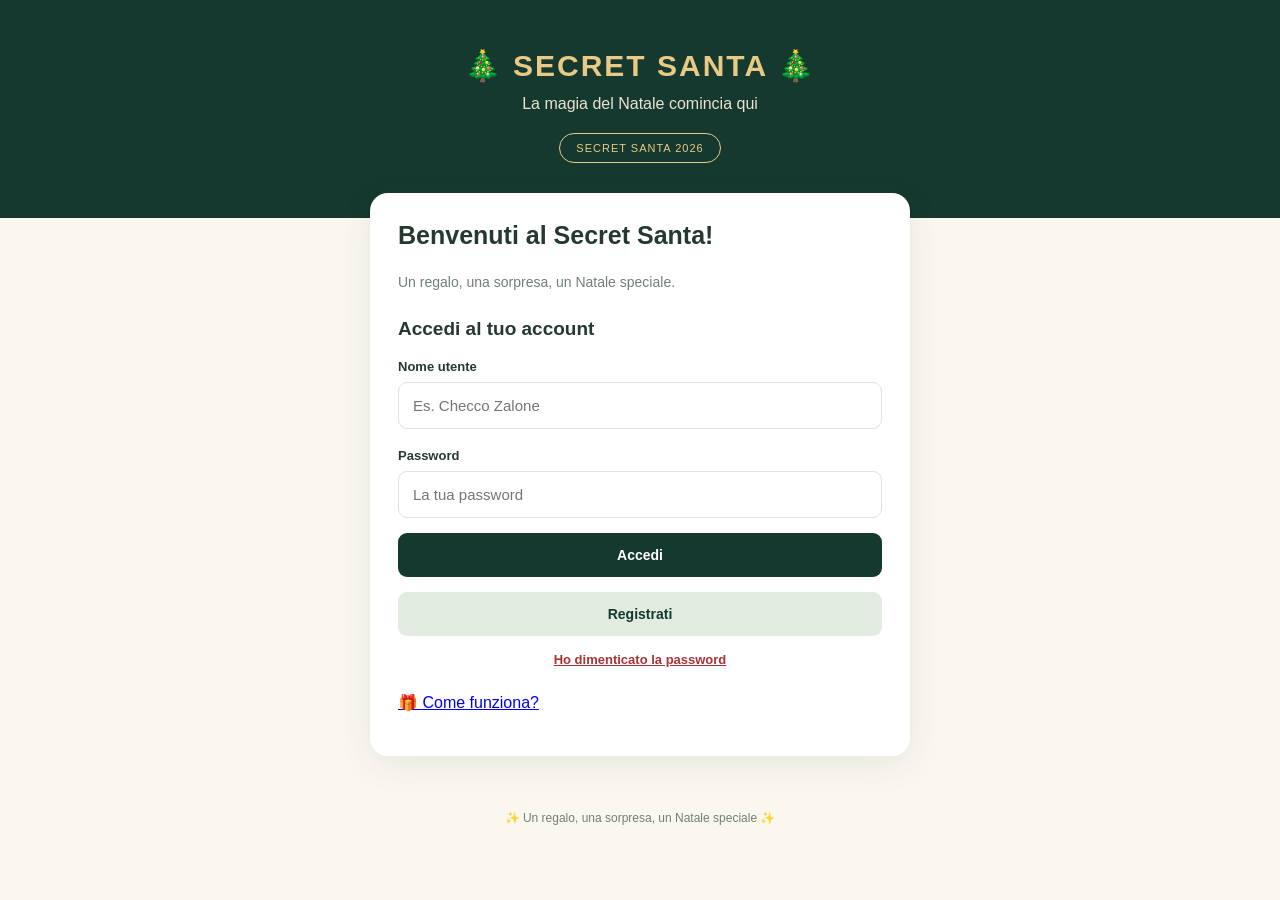
==== admin-wishlist.html @ 7f448878 "Add files via upload" ====
<!DOCTYPE html>
<html lang="it">
<head>
  <meta charset="UTF-8">
  <meta name="viewport" content="width=device-width, initial-scale=1">
  <meta name="theme-color" content="#15392e">
  <title>Modifica wishlist – Secret Santa 2026</title>
  <link rel="stylesheet" href="style.css">
  <style>
    .gift-edit {
      background: #fafaf7;
      border: 1px solid #e3e9df;
      border-radius: 12px;
      padding: 12px;
      margin-top: 10px;
    }
    .gift-edit input { margin-top: 0; margin-bottom: 8px; }
    .gift-edit .row-actions { display: flex; gap: 8px; }
    .gift-edit .row-actions button { margin-top: 0; padding: 8px; flex: 1; font-size: 13px; }
    .save-bar { position: sticky; bottom: 0; background: white; padding: 12px 0 4px; }
    .top-actions { display: flex; justify-content: space-between; gap: 10px; font-size: 14px; }
  </style>
</head>
<body>
  <header class="hero">
    <div class="brand">🎄 SECRET SANTA 🎄</div>
    <p>La magia del Natale comincia qui</p>
    <span class="status">AMMINISTRATORE</span>
  </header>

  <main class="container">
    <section class="panel">
      <div class="top-actions">
        <a href="admin.html" id="backLink">← Impostazioni</a>
      </div>

      <h1 id="title">Wishlist</h1>
      <p class="intro">
        Correggi i regali di questa persona. Le modifiche valgono solo dopo
        aver premuto "Salva". Se un regalo contiene più idee in un'unica riga,
        usa ✂️ per dividerlo (a ogni virgola, punto e virgola o a capo).
      </p>

      <div class="notice">
        ⚠️ Se cambi il nome o il link di un regalo già scelto da qualcuno,
        quella scelta viene annullata e il regalo torna disponibile.
      </div>

      <div id="giftList"></div>

      <button type="button" id="addGift" class="secondary">+ Aggiungi un regalo</button>

      <p id="message" aria-live="polite">Caricamento...</p>

      <div class="save-bar">
        <button type="button" id="saveButton" class="primary" disabled>Salva wishlist</button>
      </div>
    </section>
  </main>

  <footer>✨ Un regalo, una sorpresa, un Natale speciale ✨</footer>

  <script src="common.js?v=1"></script>
  <script>
    const MAX_GIFTS = 30;
    const participantId = new URLSearchParams(location.search).get("participant");

    const giftList = document.getElementById("giftList");
    const message = document.getElementById("message");
    const saveButton = document.getElementById("saveButton");
    const addGiftButton = document.getElementById("addGift");

    let gifts = [];
    let dirty = false;

    function markDirty() {
      dirty = true;
      saveButton.disabled = false;
    }

    window.addEventListener("beforeunload", event => {
      if (dirty) { event.preventDefault(); event.returnValue = ""; }
    });

    function validUrl(value) {
      try {
        return ["http:", "https:"].includes(new URL(value).protocol);
      } catch {
        return false;
      }
    }

    function render() {
      giftList.replaceChildren();

      if (gifts.length === 0) {
        const empty = document.createElement("p");
        empty.textContent = "Nessun regalo in questa wishlist.";
        giftList.appendChild(empty);
      }

      gifts.forEach((gift, index) => {
        const card = document.createElement("div");
        card.className = "gift-edit";

        const name = document.createElement("input");
        name.type = "text";
        name.maxLength = 200;
        name.placeholder = "Nome del regalo";
        name.value = gift.name;
        name.setAttribute("aria-label", "Nome del regalo " + (index + 1));
        name.addEventListener("input", () => { gift.name = name.value; markDirty(); });

        const url = document.createElement("input");
        url.type = "url";
        url.maxLength = 2048;
        url.placeholder = "Link (facoltativo) https://...";
        url.value = gift.url || "";
        url.setAttribute("aria-label", "Link del regalo " + (index + 1));
        url.addEventListener("input", () => { gift.url = url.value; markDirty(); });

        const actions = document.createElement("div");
        actions.className = "row-actions";

        const split = document.createElement("button");
        split.type = "button";
        split.className = "secondary";
        split.textContent = "✂️ Dividi";
        split.title = "Dividi in più regali a ogni virgola, punto e virgola o a capo";
        split.addEventListener("click", () => splitGift(index));

        const remove = document.createElement("button");
        remove.type = "button";
        remove.className = "danger";
        remove.textContent = "🗑️ Elimina";
        remove.addEventListener("click", () => {
          gifts.splice(index, 1);
          markDirty();
          render();
        });

        actions.append(split, remove);
        card.append(name, url, actions);
        giftList.appendChild(card);
      });

      addGiftButton.disabled = gifts.length >= MAX_GIFTS;
    }

    // "Libro, Puzzle; Sciarpa" -> tre regali. Il link resta sul primo.
    function splitGift(index) {
      const gift = gifts[index];
      const parts = gift.name.split(/[,;\n]+/).map(p => p.trim()).filter(Boolean);

      if (parts.length < 2) {
        message.textContent = "Niente da dividere: non ci sono virgole, punti e virgola o a capo nel nome.";
        return;
      }
      if (gifts.length - 1 + parts.length > MAX_GIFTS) {
        message.textContent = "Dividendo si supererebbe il limite di " + MAX_GIFTS + " regali.";
        return;
      }

      const replacement = parts.map((part, i) => ({
        name: part,
        ...(i === 0 && gift.url ? { url: gift.url } : {})
      }));
      gifts.splice(index, 1, ...replacement);
      message.textContent = "Diviso in " + parts.length + " regali. Ricorda di salvare.";
      markDirty();
      render();
    }

    addGiftButton.addEventListener("click", () => {
      gifts.push({ name: "", url: "" });
      markDirty();
      render();
      const inputs = giftList.querySelectorAll('input[type="text"]');
      inputs[inputs.length - 1]?.focus();
    });

    saveButton.addEventListener("click", async () => {
      const cleaned = [];

      for (const gift of gifts) {
        const name = (gift.name || "").trim();
        const url = (gift.url || "").trim();

        if (!name && !url) continue; // riga vuota: si ignora
        if (!name || name.length > 200) {
          message.textContent = "Ogni regalo deve avere un nome (massimo 200 caratteri).";
          return;
        }
        if (url && !validUrl(url)) {
          message.textContent = "Il link di \"" + name + "\" non è valido: deve iniziare con http:// o https://.";
          return;
        }
        cleaned.push({ name, ...(url ? { url } : {}) });
      }

      saveButton.disabled = true;
      message.textContent = "Salvataggio in corso...";
      try {
        await ssApi("admin_save_wishlist", { participant_id: participantId, gifts: cleaned });
        gifts = cleaned;
        dirty = false;
        message.textContent = "Wishlist salvata ✓";
        render();
      } catch (error) {
        message.textContent = "Attenzione: " + error.message;
        saveButton.disabled = false;
      }
    });

    async function init() {
      if (!ssToken()) {
        window.location.replace("index.html");
        return;
      }
      if (!participantId) {
        window.location.replace("admin.html");
        return;
      }

      try {
        const data = await ssApi("admin_get_wishlist", { participant_id: participantId });
        document.getElementById("title").textContent = "Wishlist di " + data.display_name + " 🎁";
        gifts = (data.gifts || []).map(g => ({ name: g.name, url: g.url || "" }));
        message.textContent = "";
        render();
      } catch (error) {
        if (ssSessionExpired(error)) {
          sessionStorage.removeItem(SS_TOKEN_KEY);
          window.location.replace("index.html");
          return;
        }
        if (error.status === 403) {
          window.location.replace("home.html");
          return;
        }
        message.textContent = error.message;
        addGiftButton.disabled = true;
      }
    }

    init();
  </script>
</body>
</html>
---- style.css ----
:root {
  --green: #15392e;
  --green-light: #235b46;
  --gold: #e8c985;
  --cream: #faf7ef;
  --text: #25392f;
}

* {
  box-sizing: border-box;
}

body {
  margin: 0;
  background: var(--cream);
  color: var(--text);
  font-family: Arial, sans-serif;
}

.hero {
  background: var(--green);
  color: white;
  text-align: center;
  padding: 48px 20px 55px;
}

.brand {
  color: var(--gold);
  font-size: 30px;
  font-weight: 800;
  letter-spacing: 2px;
}

.hero p {
  color: #e8e3d5;
  margin: 12px 0 20px;
}

.status {
  display: inline-block;
  border: 1px solid var(--gold);
  border-radius: 30px;
  padding: 8px 16px;
  color: var(--gold);
  font-size: 11px;
  letter-spacing: 1px;
}

.container {
  width: min(100% - 28px, 540px);
  margin: -25px auto 35px;
  position: relative;
}

.panel {
  background: white;
  padding: 28px;
  border-radius: 18px;
  box-shadow: 0 8px 35px #193b2b15;
}

h1 {
  font-size: 25px;
  margin-top: 0;
}

h2 {
  font-size: 19px;
  margin-top: 25px;
}

.intro, .hint {
  color: #718077;
  line-height: 1.6;
  font-size: 14px;
}

label {
  display: block;
  font-size: 13px;
  font-weight: bold;
  margin: 19px 0 8px;
}

input[type="text"],
input[type="password"],
input[type="url"] {
  display: block;
  width: 100%;
  padding: 14px;
  border: 1px solid #dce4dc;
  border-radius: 9px;
  font-size: 15px;
  background: #fff;
}

input:focus {
  outline: 2px solid var(--gold);
  border-color: transparent;
}

.family-section {
  margin-top: 28px;
  padding: 17px;
  background: #f1f5ef;
  border-radius: 12px;
}

.check-label {
  display: flex;
  align-items: center;
  gap: 10px;
  line-height: 1.5;
  cursor: pointer;
}

.check-label input {
  width: 19px;
  height: 19px;
  accent-color: var(--green);
}

.child-card,
.wishlist-card {
  background: #fafaf7;
  border: 1px solid #e3e9df;
  padding: 16px;
  border-radius: 10px;
  margin-top: 15px;
}

.wishlist-card h3 {
  font-size: 16px;
  color: var(--green);
  margin-top: 0;
}

button {
  width: 100%;
  padding: 14px;
  border: 0;
  border-radius: 9px;
  font-weight: bold;
  font-size: 14px;
  cursor: pointer;
  margin-top: 15px;
}

.primary {
  background: var(--green);
  color: white;
}

.secondary {
  background: #e1ebe0;
  color: var(--green);
}

.remove {
  background: transparent;
  color: #a33;
  padding: 5px;
  width: auto;
}

.gift-row {
  display: flex;
  align-items: center;
  gap: 8px;
  background: white;
  padding: 10px;
  border-radius: 8px;
  margin-top: 8px;
}

.gift-row span {
  flex: 1;
  overflow-wrap: anywhere;
  font-size: 13px;
}

.notice {
  margin-top: 22px;
  padding: 14px;
  border-radius: 9px;
  background: #f6f2e6;
  color: #675936;
  font-size: 13px;
  line-height: 1.5;
}

#message {
  font-size: 14px;
  line-height: 1.5;
}

footer {
  text-align: center;
  color: #718077;
  padding: 20px;
  font-size: 12px;
}

[hidden] {
  display: none !important;
}

@media (max-width: 480px) {
  .panel {
    padding: 21px;
  }

  .brand {
    font-size: 24px;
  }
}

/* Navigazione e pulsante Esci */
.nav-links {
  display: flex;
  flex-direction: column;
  gap: 10px;
  margin-top: 22px;
}

.nav-link,
a.button-link {
  display: block;
  text-align: center;
  padding: 14px;
  border-radius: 9px;
  background: #e1ebe0;
  color: var(--green);
  font-weight: bold;
  font-size: 14px;
  text-decoration: none;
}

.nav-link.primary-link {
  background: var(--green);
  color: white;
}

.logout-button {
  background: transparent;
  border: 1px solid #c9a0a0;
  color: #a33;
  margin-top: 24px;
}

.small-button {
  width: auto;
  padding: 8px 12px;
  margin-top: 0;
  font-size: 13px;
}

.danger {
  background: #f6e3e3;
  color: #8f2a2a;
}

.back-row {
  margin: 0 0 6px;
  font-size: 14px;
}

/* Password dimenticata */
.forgot-button {
  display: block;
  width: 100%;
  margin-top: 6px;
  padding: 10px;
  font-size: 13px;
  text-decoration: underline;
}

/* Puntino rosso di notifica (richieste di reset password) */
.nav-link .dot,
.dot {
  display: inline-block;
  width: 10px;
  height: 10px;
  margin-left: 8px;
  border-radius: 50%;
  background: #d62828;
  box-shadow: 0 0 0 2px rgba(214, 40, 40, 0.25);
  vertical-align: middle;
}
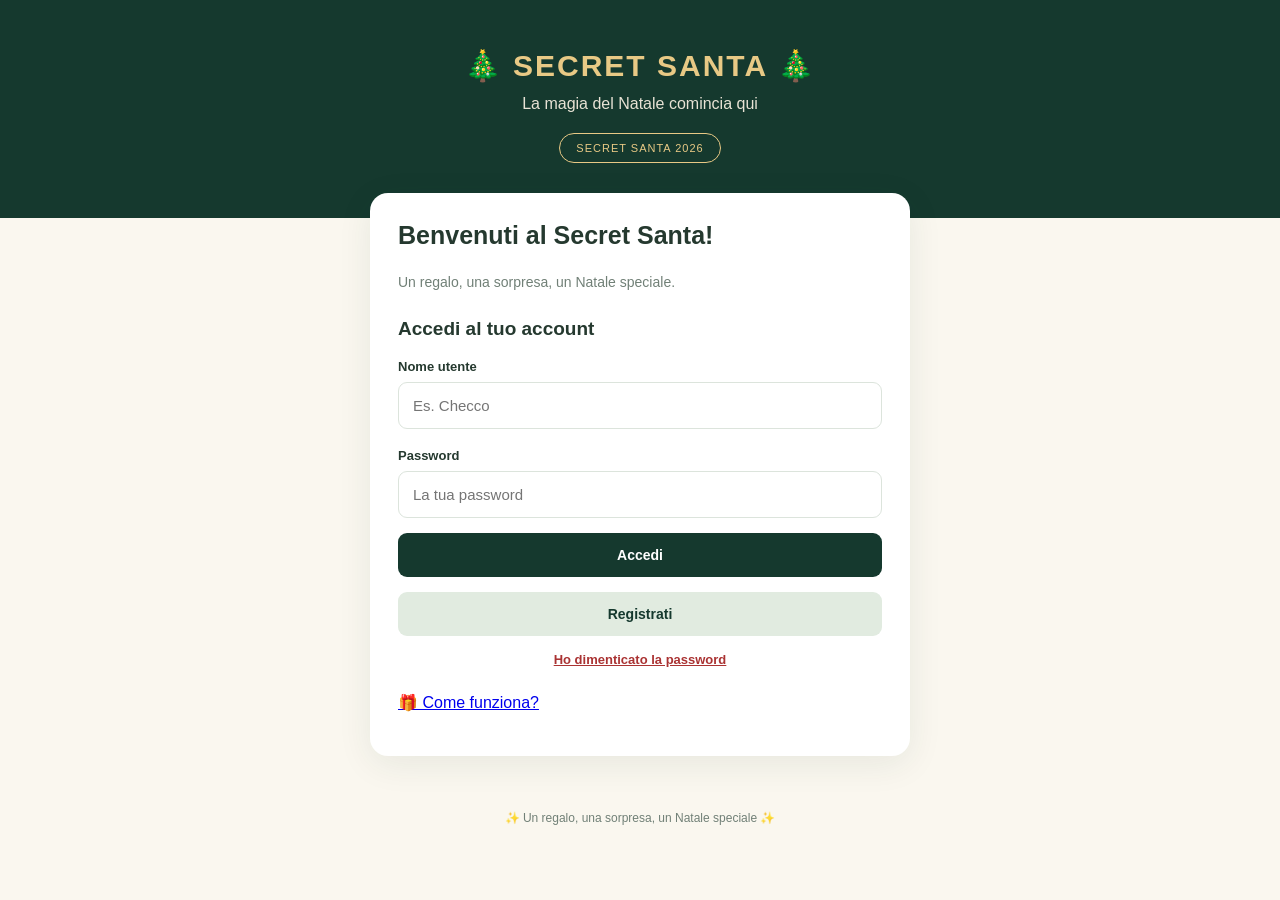
==== commit 783dc6b9: "Add files via upload" ====
--- a/admin-wishlist.html
+++ b/admin-wishlist.html
@@ -60,7 +60,7 @@
 
   <footer>✨ Un regalo, una sorpresa, un Natale speciale ✨</footer>
 
-  <script src="common.js?v=1"></script>
+  <script src="common.js?v=2"></script>
   <script>
     const MAX_GIFTS = 30;
     const participantId = new URLSearchParams(location.search).get("participant");
@@ -245,5 +245,6 @@
 
     init();
   </script>
+  <script src="countdown.js?v=1" defer></script>
 </body>
 </html>
--- a/style.css
+++ b/style.css
@@ -288,3 +288,50 @@
   box-shadow: 0 0 0 2px rgba(214, 40, 40, 0.25);
   vertical-align: middle;
 }
+
+/* Il puntino rosso sta in alto a destra del pulsante */
+.nav-link { position: relative; }
+.nav-link .dot {
+  position: absolute;
+  top: 8px;
+  right: 10px;
+  margin: 0;
+  width: 12px;
+  height: 12px;
+}
+
+/* Countdown in alto nell'intestazione: non occupa spazio */
+.hero { position: relative; }
+.countdown {
+  position: absolute;
+  top: 14px;
+  left: 0;
+  right: 0;
+  text-align: center;
+  font-size: 12px;
+  letter-spacing: 1px;
+  color: var(--gold);
+  font-variant-numeric: tabular-nums;
+  pointer-events: none;
+}
+
+/* Finestra di rivelazione */
+.reveal-overlay {
+  position: fixed; inset: 0; z-index: 1000;
+  background: rgba(10, 30, 24, 0.75);
+  display: flex; align-items: center; justify-content: center;
+  padding: 16px;
+}
+.reveal-box {
+  background: white; border-radius: 16px; padding: 20px;
+  width: 100%; max-width: 420px; max-height: 85vh; overflow-y: auto;
+}
+.reveal-box h2 { margin-top: 0; text-align: center; }
+.reveal-pair {
+  padding: 8px 0; border-bottom: 1px solid #e3e9df; font-size: 15px;
+  overflow-wrap: anywhere;
+}
+.reveal-pair.mine { font-weight: bold; color: var(--green); }
+.reveal-box .check-label { margin-top: 14px; }
+
+.field-hint { font-size: 13px; color: #718077; margin: 4px 0 12px; }
